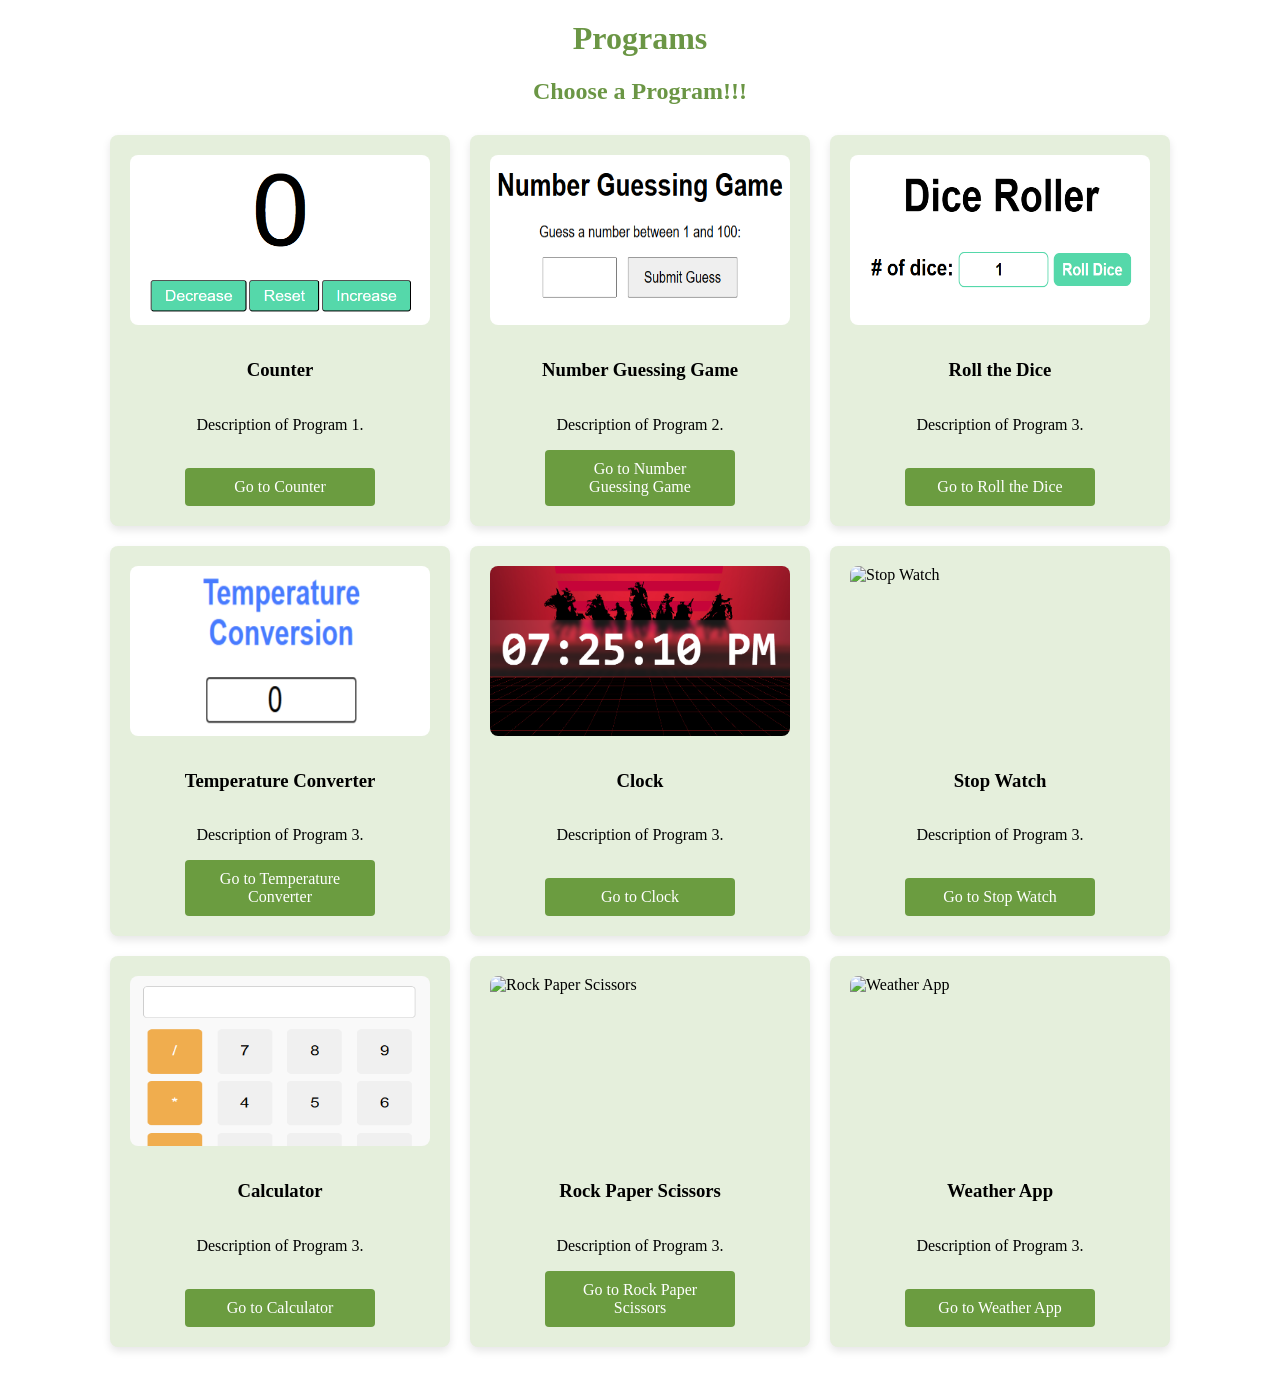
==== index.html @ 2fa29cc4 "Add initial program files and assets including calculator, counter, dice roll, temperature conversio" ====
<!DOCTYPE html>
<html lang="en">
<head>
    <meta charset="UTF-8">
    <meta name="viewport" content="width=device-width, initial-scale=1.0">
    <title>Programs</title>
    <link rel="stylesheet" href="styles/style.css">
</head>
<body>
    <h1>Programs</h1>
    <h2>Choose a Program!!!</h2>

    <div class="container">
        <div class="program">
            <img src="assets/program_images/counter.png" alt="Counter Program Image">
            <h3>Counter</h3>
            <p>Description of Program 1.</p>
            <a href="pages/counter.html">Go to Counter</a>
        </div>

        <div class="program">
            <img src="assets/program_images/numberGuessing.png" alt="Number Guessing Game">
            <h3>Number Guessing Game</h3>
            <p>Description of Program 2.</p>
            <a href="pages/numberguessing.html">Go to Number Guessing Game</a>
        </div>

        <div class="program">
            <img src="assets/program_images/diceRoll.png" alt="Roll the Dice">
            <h3>Roll the Dice</h3>
            <p>Description of Program 3.</p>
            <a href="pages/diceRoll.html">Go to Roll the Dice</a>
        </div>

        <div class="program">
            <img src="assets/program_images/temperature.png" alt="Temperature Converter">
            <h3>Temperature Converter</h3>
            <p>Description of Program 3.</p>
            <a href="pages/temperatureConversion.html">Go to Temperature Converter</a>
        </div>

        <div class="program">
            <img src="assets/program_images/clock.png" alt="Clock">
            <h3>Clock</h3>
            <p>Description of Program 3.</p>
            <a href="pages/clock.html">Go to Clock</a>
        </div>

        <div class="program">
            <img src="assets/program_images/stopwatch.png" alt="Stop Watch">
            <h3>Stop Watch</h3>
            <p>Description of Program 3.</p>
            <a href="pages/stopwatch.html">Go to Stop Watch</a>
        </div>

        <div class="program">
            <img src="assets/program_images/calculator.png" alt="Calculator">
            <h3>Calculator</h3>
            <p>Description of Program 3.</p>
            <a href="pages/calculator.html">Go to Calculator</a>
        </div>

        <div class="program">
            <img src="assets/program_images/rockPaperScissors.png" alt="Rock Paper Scissors">
            <h3>Rock Paper Scissors</h3>
            <p>Description of Program 3.</p>
            <a href="pages/rockPaperScissors.html">Go to Rock Paper Scissors</a>
        </div>

        <div class="program">
            <img src="assets/program_images/weather.png" alt="Weather App">
            <h3>Weather App</h3>
            <p>Description of Program 3.</p>
            <a href="pages/weather.html">Go to Weather App</a>
        </div>
    </div>
</body>
</html>
---- styles/style.css ----
h1 {
    text-align: center;
    margin-top: 20px;
    color: hsl(92, 37%, 43%);
}

h2 {
    color: hsl(92, 37%, 43%);
    margin-bottom: 10px;
    text-align: center;
}

.container {
    max-width: 1200px;
    margin: 0 auto;
    padding: 20px;
    display: flex;
    flex-wrap: wrap;
    gap: 20px;
    justify-content: center;
}

.program {
    display: flex;
    flex-direction: column;
    align-items: center;
    background-color: hsl(92, 37%, 90%);
    padding: 20px;
    border-radius: 8px;
    width: 300px;
    height: auto;
    box-shadow: 0 4px 8px rgba(0, 0, 0, 0.1);
}

.program img {
    width: 100%;
    height: 170px;
    border-radius: 8px;
    margin-bottom: 15px;
}

.program a {
    margin-top: auto;
    padding: 10px 20px;
    background-color: hsl(92, 42%, 43%);
    color: #333;
    text-decoration: none;
    border-radius: 4px;
    transition: background-color 0.3s ease;
    width: 50%;
    text-align: center;
    color: white;
}

.program a:hover {
    background-color: hsl(92, 58%, 70%);
}
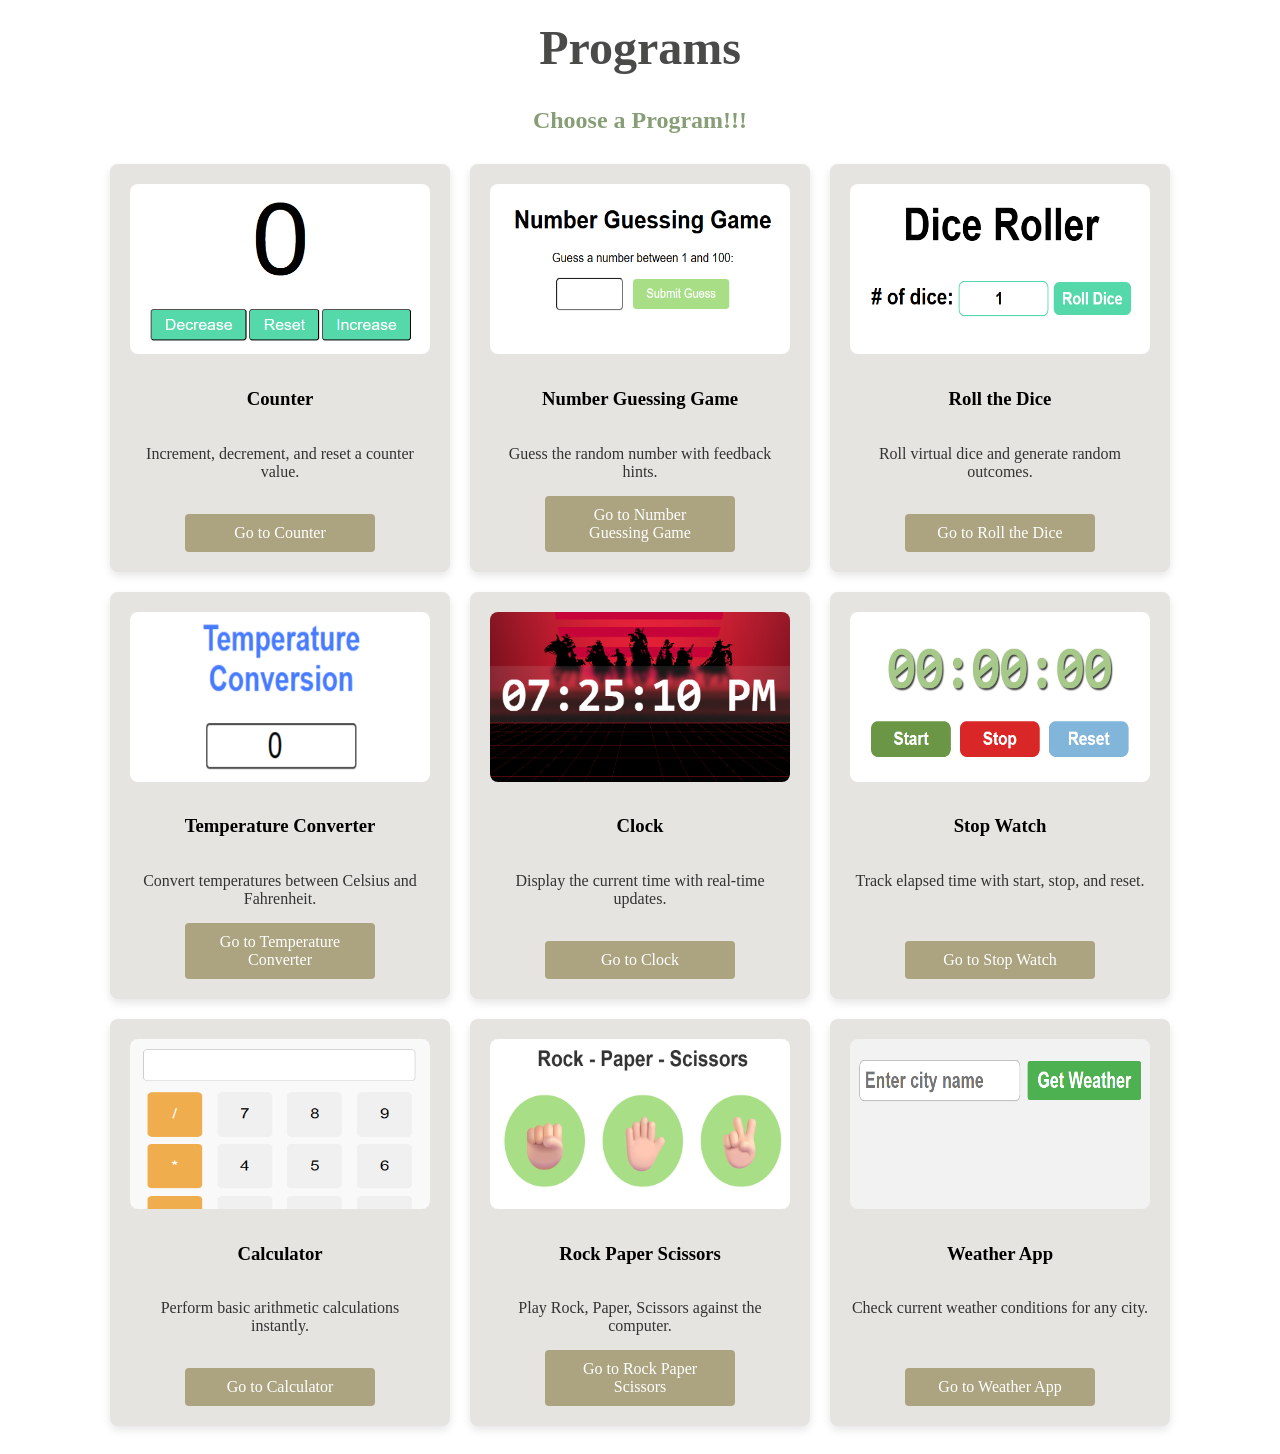
==== commit 673022e0: "Update program descriptions and enhance styles for better user experience" ====
--- a/index.html
+++ b/index.html
@@ -14,63 +14,63 @@
         <div class="program">
             <img src="assets/program_images/counter.png" alt="Counter Program Image">
             <h3>Counter</h3>
-            <p>Description of Program 1.</p>
+            <p>Increment, decrement, and reset a counter value.</p>
             <a href="pages/counter.html">Go to Counter</a>
         </div>
 
         <div class="program">
             <img src="assets/program_images/numberGuessing.png" alt="Number Guessing Game">
             <h3>Number Guessing Game</h3>
-            <p>Description of Program 2.</p>
+            <p>Guess the random number with feedback hints.</p>
             <a href="pages/numberguessing.html">Go to Number Guessing Game</a>
         </div>
 
         <div class="program">
             <img src="assets/program_images/diceRoll.png" alt="Roll the Dice">
             <h3>Roll the Dice</h3>
-            <p>Description of Program 3.</p>
+            <p>Roll virtual dice and generate random outcomes.</p>
             <a href="pages/diceRoll.html">Go to Roll the Dice</a>
         </div>
 
         <div class="program">
             <img src="assets/program_images/temperature.png" alt="Temperature Converter">
             <h3>Temperature Converter</h3>
-            <p>Description of Program 3.</p>
+            <p>Convert temperatures between Celsius and Fahrenheit.</p>
             <a href="pages/temperatureConversion.html">Go to Temperature Converter</a>
         </div>
 
         <div class="program">
             <img src="assets/program_images/clock.png" alt="Clock">
             <h3>Clock</h3>
-            <p>Description of Program 3.</p>
+            <p>Display the current time with real-time updates.</p>
             <a href="pages/clock.html">Go to Clock</a>
         </div>
 
         <div class="program">
             <img src="assets/program_images/stopwatch.png" alt="Stop Watch">
             <h3>Stop Watch</h3>
-            <p>Description of Program 3.</p>
+            <p>Track elapsed time with start, stop, and reset.</p>
             <a href="pages/stopwatch.html">Go to Stop Watch</a>
         </div>
 
         <div class="program">
             <img src="assets/program_images/calculator.png" alt="Calculator">
             <h3>Calculator</h3>
-            <p>Description of Program 3.</p>
+            <p>Perform basic arithmetic calculations instantly.</p>
             <a href="pages/calculator.html">Go to Calculator</a>
         </div>
 
         <div class="program">
             <img src="assets/program_images/rockPaperScissors.png" alt="Rock Paper Scissors">
             <h3>Rock Paper Scissors</h3>
-            <p>Description of Program 3.</p>
+            <p>Play Rock, Paper, Scissors against the computer.</p>
             <a href="pages/rockPaperScissors.html">Go to Rock Paper Scissors</a>
         </div>
 
         <div class="program">
             <img src="assets/program_images/weather.png" alt="Weather App">
             <h3>Weather App</h3>
-            <p>Description of Program 3.</p>
+            <p>Check current weather conditions for any city.</p>
             <a href="pages/weather.html">Go to Weather App</a>
         </div>
     </div>
--- a/styles/style.css
+++ b/styles/style.css
@@ -1,11 +1,12 @@
 h1 {
+    font-size: 3em;
     text-align: center;
     margin-top: 20px;
-    color: hsl(92, 37%, 43%);
+    color: hsl(90, 1%, 29%);
 }
 
 h2 {
-    color: hsl(92, 37%, 43%);
+    color: hsl(92, 17%, 54%);
     margin-bottom: 10px;
     text-align: center;
 }
@@ -24,7 +25,7 @@
     display: flex;
     flex-direction: column;
     align-items: center;
-    background-color: hsl(92, 37%, 90%);
+    background-color: hsl(40, 11%, 89%);
     padding: 20px;
     border-radius: 8px;
     width: 300px;
@@ -39,10 +40,16 @@
     margin-bottom: 15px;
 }
 
+.program p {
+    text-align: center;
+    margin-bottom: 15px;
+    color: #333;
+}
+
 .program a {
     margin-top: auto;
     padding: 10px 20px;
-    background-color: hsl(92, 42%, 43%);
+    background-color: hsl(48, 21%, 59%);
     color: #333;
     text-decoration: none;
     border-radius: 4px;
@@ -53,5 +60,5 @@
 }
 
 .program a:hover {
-    background-color: hsl(92, 58%, 70%);
+    background-color: hsl(48, 21%, 70%);
 }
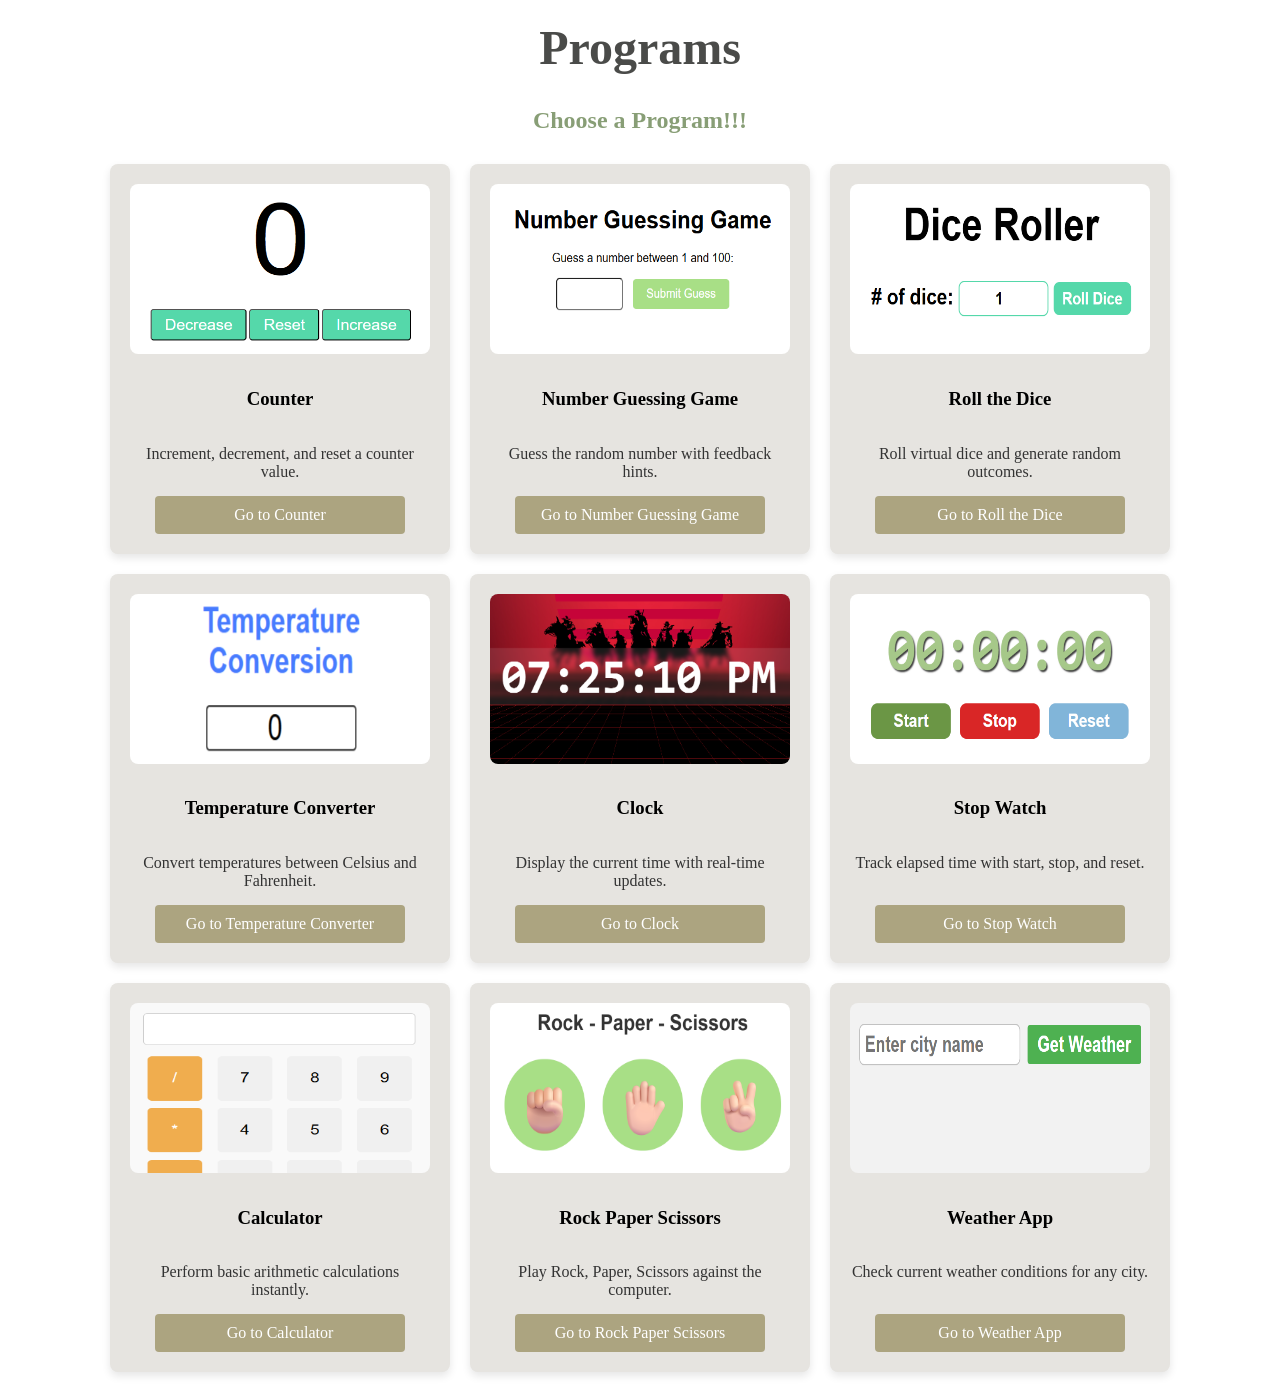
==== commit 6b7abf87: "Fix link case sensitivity for Stop Watch program in index.html" ====
--- a/index.html
+++ b/index.html
@@ -50,7 +50,7 @@
             <img src="assets/program_images/stopwatch.png" alt="Stop Watch">
             <h3>Stop Watch</h3>
             <p>Track elapsed time with start, stop, and reset.</p>
-            <a href="pages/stopwatch.html">Go to Stop Watch</a>
+            <a href="pages/stopWatch.html">Go to Stop Watch</a>
         </div>
 
         <div class="program">
--- a/styles/style.css
+++ b/styles/style.css
@@ -54,7 +54,7 @@
     text-decoration: none;
     border-radius: 4px;
     transition: background-color 0.3s ease;
-    width: 50%;
+    width: 70%;
     text-align: center;
     color: white;
 }
